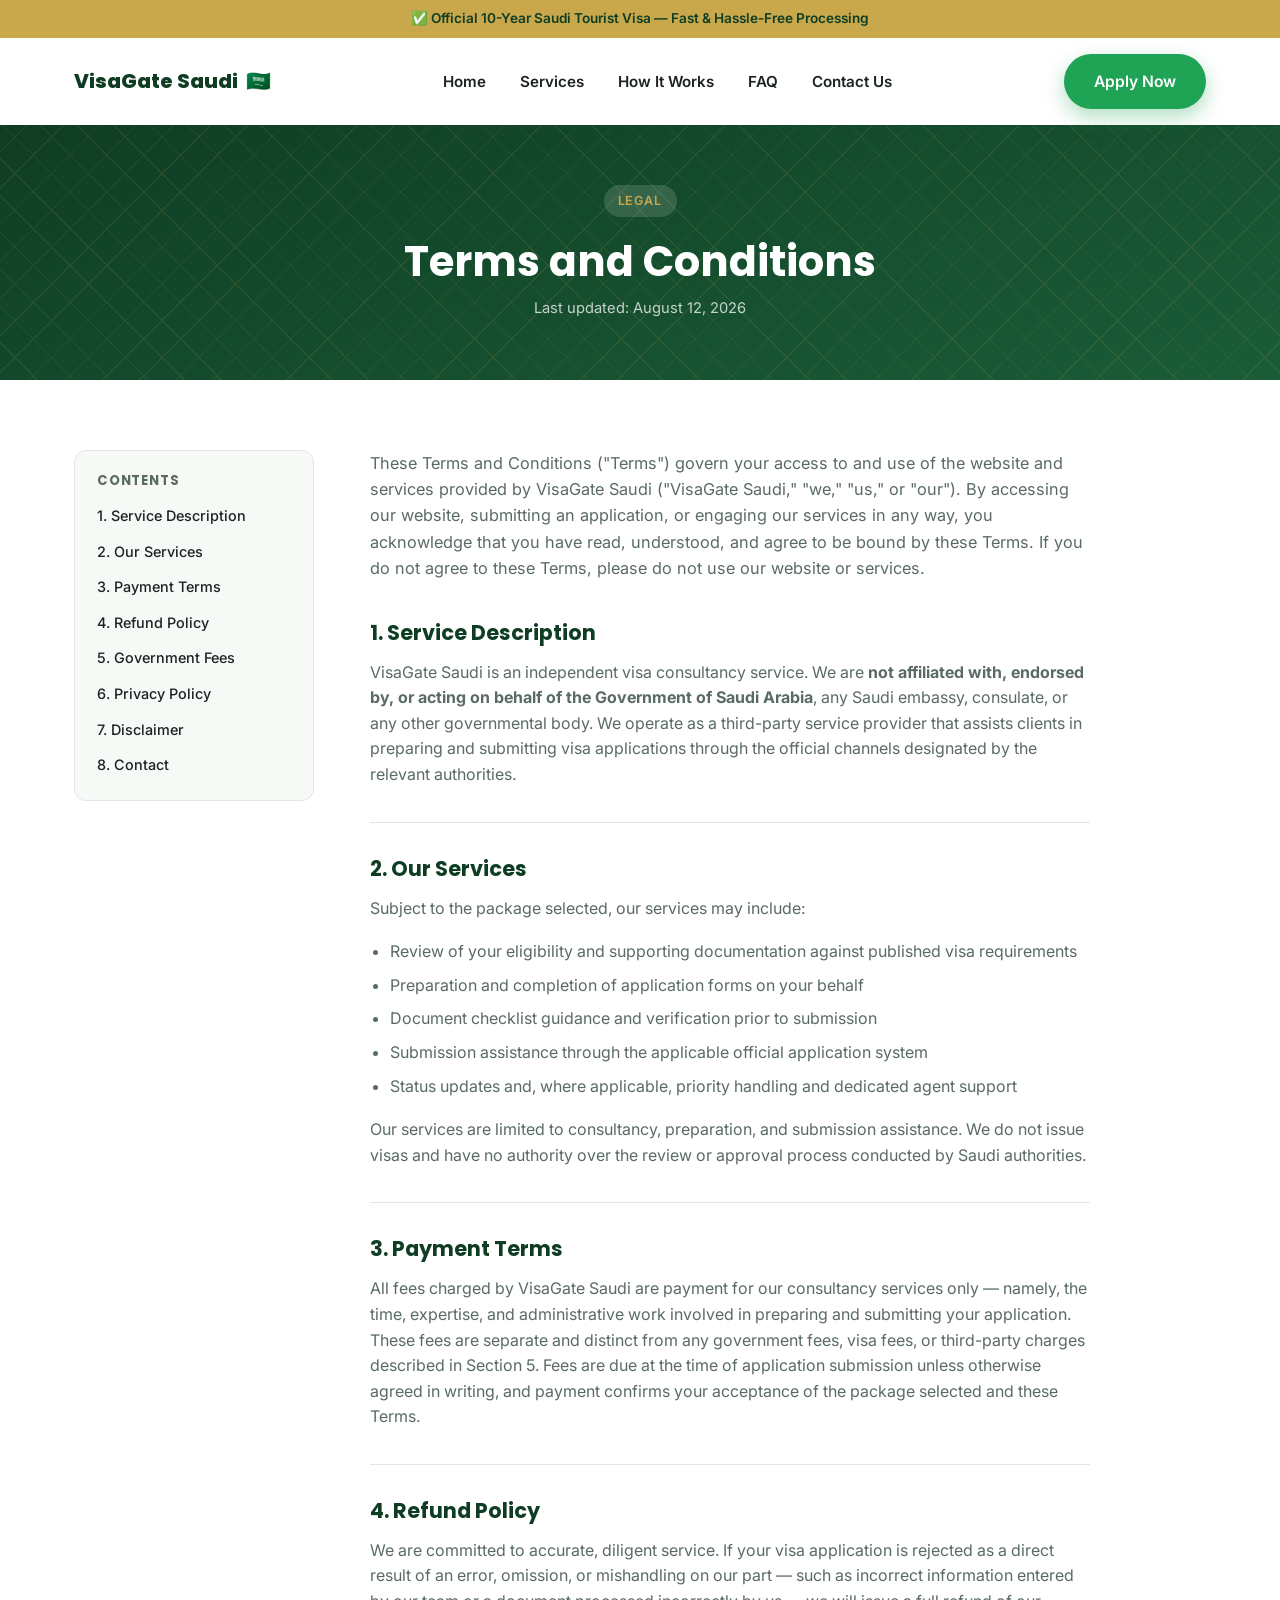
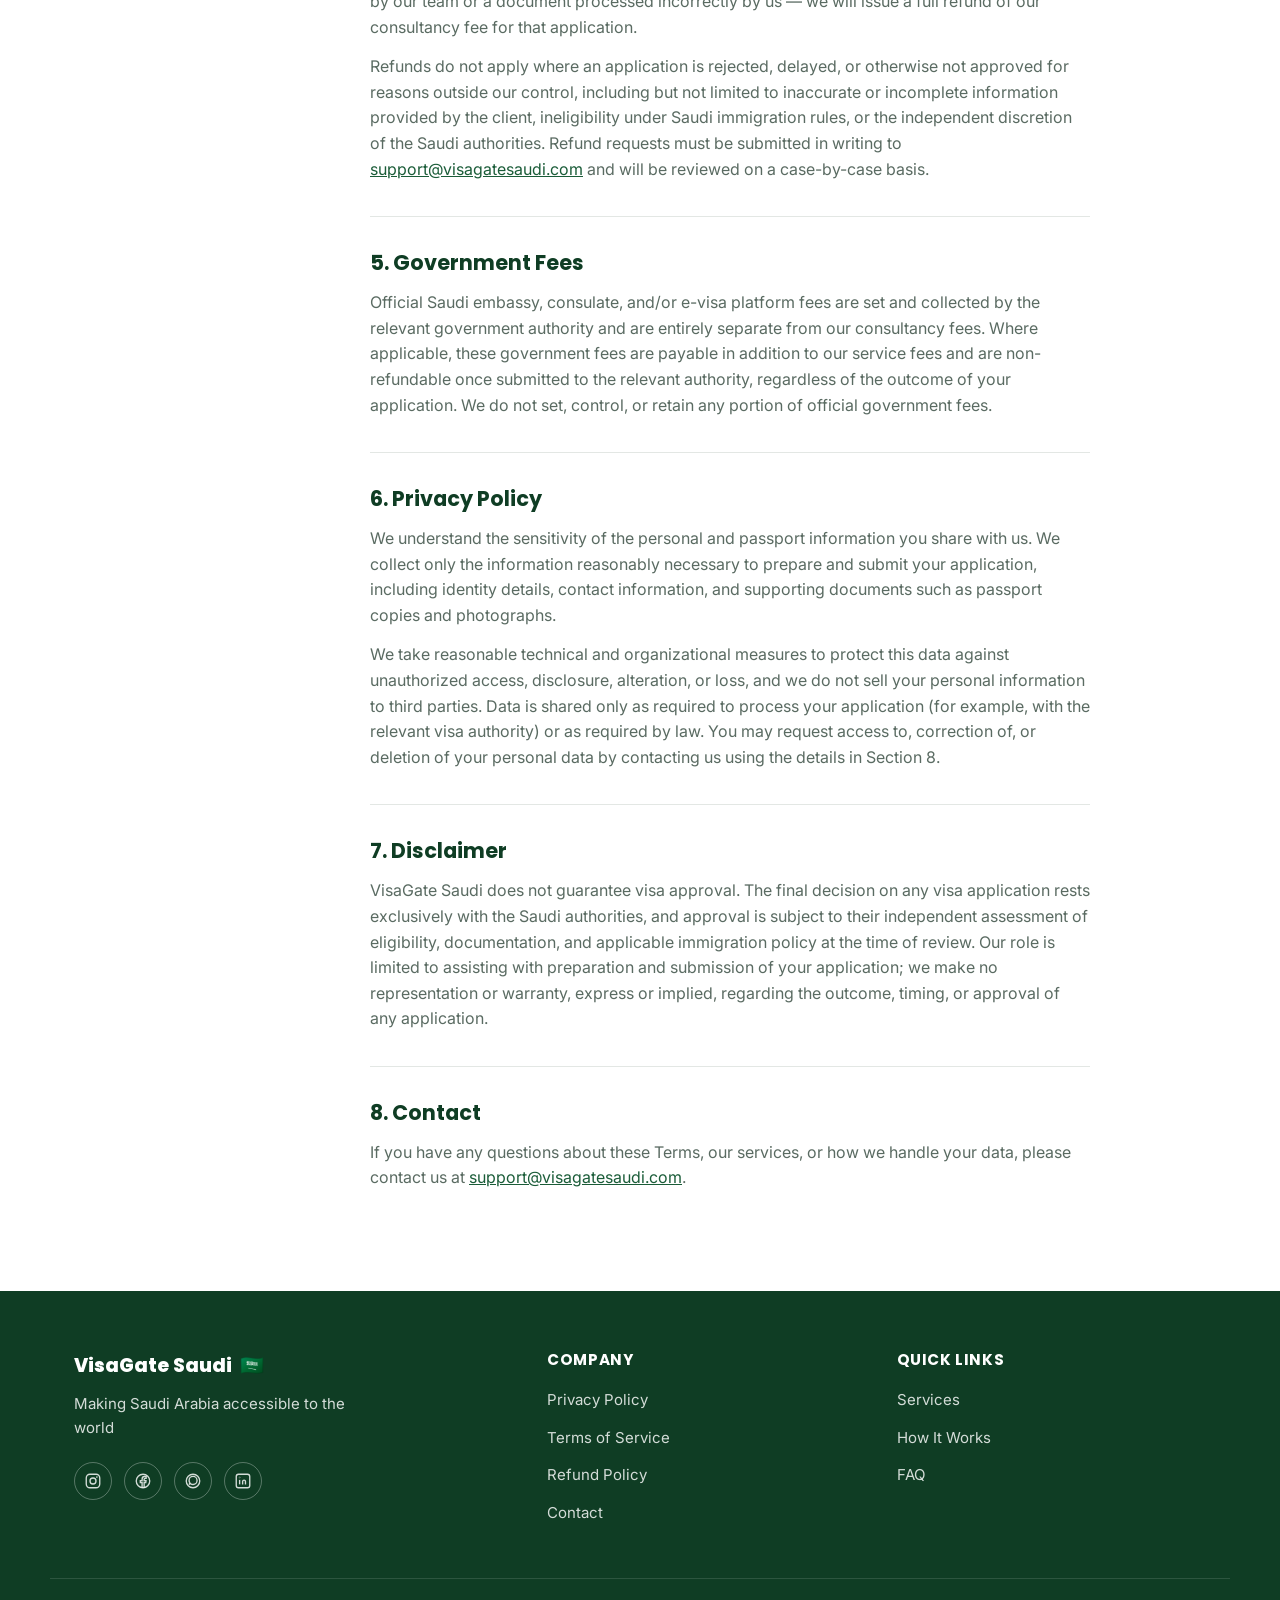
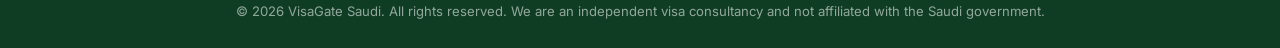
==== terms.html @ 38aedfb7 "Initial commit - VisaGate Saudi website" ====
<!DOCTYPE html>
<html lang="en">
<head>
<meta charset="UTF-8">
<meta name="viewport" content="width=device-width, initial-scale=1.0">
<title>Terms and Conditions — VisaGate Saudi</title>
<meta name="description" content="Terms and Conditions governing the use of VisaGate Saudi's visa consultancy services.">
<link rel="preconnect" href="https://fonts.googleapis.com">
<link rel="preconnect" href="https://fonts.gstatic.com" crossorigin>
<link href="https://fonts.googleapis.com/css2?family=Poppins:wght@700;800&family=Inter:wght@400;500;600;700&display=swap" rel="stylesheet">
<link rel="icon" href="data:image/svg+xml,%3Csvg xmlns='http://www.w3.org/2000/svg' viewBox='0 0 64 64'%3E%3Crect width='64' height='64' rx='14' fill='%231a5c38'/%3E%3Ctext x='32' y='45' font-family='Arial, sans-serif' font-size='34' font-weight='700' fill='%23c9a84c' text-anchor='middle'%3EV%3C/text%3E%3C/svg%3E">
<link rel="stylesheet" href="styles.css">
</head>
<body>

<!-- ================= HEADER ================= -->
<header class="site-header" id="header">
  <div class="topbar">
    <p>✅ Official 10-Year Saudi Tourist Visa — Fast &amp; Hassle-Free Processing</p>
  </div>
  <div class="navbar">
    <div class="container nav-container">
      <a href="index.html" class="logo">VisaGate Saudi <span class="flag" aria-hidden="true">🇸🇦</span></a>

      <nav class="main-nav" id="mainNav">
        <ul>
          <li><a href="index.html#home">Home</a></li>
          <li><a href="index.html#services">Services</a></li>
          <li><a href="index.html#how-it-works">How It Works</a></li>
          <li><a href="index.html#faq">FAQ</a></li>
          <li><a href="index.html#contact">Contact Us</a></li>
        </ul>
      </nav>

      <a href="index.html#contact" class="btn btn-primary nav-cta">Apply Now</a>

      <button class="nav-toggle" id="navToggle" aria-label="Toggle navigation menu" aria-expanded="false" aria-controls="mainNav">
        <span></span><span></span><span></span>
      </button>
    </div>
  </div>
</header>

<main>

  <!-- ================= LEGAL PAGE HEADER ================= -->
  <section class="legal-hero">
    <div class="legal-hero-pattern" aria-hidden="true"></div>
    <div class="container">
      <span class="eyebrow eyebrow-light">Legal</span>
      <h1>Terms and Conditions</h1>
      <p class="legal-updated">Last updated: August 12, 2026</p>
    </div>
  </section>

  <!-- ================= LEGAL CONTENT ================= -->
  <section class="legal">
    <div class="container legal-layout">

      <nav class="legal-toc" aria-label="Table of contents">
        <h2>Contents</h2>
        <ol>
          <li><a href="#service-description">1. Service Description</a></li>
          <li><a href="#our-services">2. Our Services</a></li>
          <li><a href="#payment-terms">3. Payment Terms</a></li>
          <li><a href="#refund-policy">4. Refund Policy</a></li>
          <li><a href="#government-fees">5. Government Fees</a></li>
          <li><a href="#privacy-policy">6. Privacy Policy</a></li>
          <li><a href="#disclaimer">7. Disclaimer</a></li>
          <li><a href="#contact-section">8. Contact</a></li>
        </ol>
      </nav>

      <div class="legal-content">
        <p class="legal-intro">
          These Terms and Conditions ("Terms") govern your access to and use of the website and
          services provided by VisaGate Saudi ("VisaGate Saudi," "we," "us," or "our"). By accessing
          our website, submitting an application, or engaging our services in any way, you acknowledge
          that you have read, understood, and agree to be bound by these Terms. If you do not agree to
          these Terms, please do not use our website or services.
        </p>

        <article class="legal-section" id="service-description">
          <h2>1. Service Description</h2>
          <p>
            VisaGate Saudi is an independent visa consultancy service. We are <strong>not affiliated
            with, endorsed by, or acting on behalf of the Government of Saudi Arabia</strong>, any Saudi
            embassy, consulate, or any other governmental body. We operate as a third-party service
            provider that assists clients in preparing and submitting visa applications through the
            official channels designated by the relevant authorities.
          </p>
        </article>

        <article class="legal-section" id="our-services">
          <h2>2. Our Services</h2>
          <p>Subject to the package selected, our services may include:</p>
          <ul class="legal-list">
            <li>Review of your eligibility and supporting documentation against published visa requirements</li>
            <li>Preparation and completion of application forms on your behalf</li>
            <li>Document checklist guidance and verification prior to submission</li>
            <li>Submission assistance through the applicable official application system</li>
            <li>Status updates and, where applicable, priority handling and dedicated agent support</li>
          </ul>
          <p>
            Our services are limited to consultancy, preparation, and submission assistance. We do not
            issue visas and have no authority over the review or approval process conducted by Saudi
            authorities.
          </p>
        </article>

        <article class="legal-section" id="payment-terms">
          <h2>3. Payment Terms</h2>
          <p>
            All fees charged by VisaGate Saudi are payment for our consultancy services only — namely,
            the time, expertise, and administrative work involved in preparing and submitting your
            application. These fees are separate and distinct from any government fees, visa fees, or
            third-party charges described in Section 5. Fees are due at the time of application
            submission unless otherwise agreed in writing, and payment confirms your acceptance of the
            package selected and these Terms.
          </p>
        </article>

        <article class="legal-section" id="refund-policy">
          <h2>4. Refund Policy</h2>
          <p>
            We are committed to accurate, diligent service. If your visa application is rejected as a
            direct result of an error, omission, or mishandling on our part — such as incorrect
            information entered by our team or a document processed incorrectly by us — we will issue a
            full refund of our consultancy fee for that application.
          </p>
          <p>
            Refunds do not apply where an application is rejected, delayed, or otherwise not approved
            for reasons outside our control, including but not limited to inaccurate or incomplete
            information provided by the client, ineligibility under Saudi immigration rules, or the
            independent discretion of the Saudi authorities. Refund requests must be submitted in
            writing to <a href="mailto:support@visagatesaudi.com">support@visagatesaudi.com</a> and will
            be reviewed on a case-by-case basis.
          </p>
        </article>

        <article class="legal-section" id="government-fees">
          <h2>5. Government Fees</h2>
          <p>
            Official Saudi embassy, consulate, and/or e-visa platform fees are set and collected by the
            relevant government authority and are entirely separate from our consultancy fees. Where
            applicable, these government fees are payable in addition to our service fees and are
            non-refundable once submitted to the relevant authority, regardless of the outcome of your
            application. We do not set, control, or retain any portion of official government fees.
          </p>
        </article>

        <article class="legal-section" id="privacy-policy">
          <h2>6. Privacy Policy</h2>
          <p>
            We understand the sensitivity of the personal and passport information you share with us.
            We collect only the information reasonably necessary to prepare and submit your application,
            including identity details, contact information, and supporting documents such as passport
            copies and photographs.
          </p>
          <p>
            We take reasonable technical and organizational measures to protect this data against
            unauthorized access, disclosure, alteration, or loss, and we do not sell your personal
            information to third parties. Data is shared only as required to process your application
            (for example, with the relevant visa authority) or as required by law. You may request
            access to, correction of, or deletion of your personal data by contacting us using the
            details in Section 8.
          </p>
        </article>

        <article class="legal-section" id="disclaimer">
          <h2>7. Disclaimer</h2>
          <p>
            VisaGate Saudi does not guarantee visa approval. The final decision on any visa application
            rests exclusively with the Saudi authorities, and approval is subject to their independent
            assessment of eligibility, documentation, and applicable immigration policy at the time of
            review. Our role is limited to assisting with preparation and submission of your
            application; we make no representation or warranty, express or implied, regarding the
            outcome, timing, or approval of any application.
          </p>
        </article>

        <article class="legal-section" id="contact-section">
          <h2>8. Contact</h2>
          <p>
            If you have any questions about these Terms, our services, or how we handle your data,
            please contact us at
            <a href="mailto:support@visagatesaudi.com">support@visagatesaudi.com</a>.
          </p>
        </article>
      </div>
    </div>
  </section>

</main>

<!-- ================= FOOTER ================= -->
<footer class="site-footer">
  <div class="container footer-grid">
    <div class="footer-brand">
      <p class="logo">VisaGate Saudi <span class="flag" aria-hidden="true">🇸🇦</span></p>
      <p class="tagline">Making Saudi Arabia accessible to the world</p>
      <div class="socials">
        <a href="#" class="social-icon" aria-label="Instagram">
          <svg viewBox="0 0 24 24" fill="none" stroke="currentColor" stroke-width="1.8"><rect x="3" y="3" width="18" height="18" rx="5"/><circle cx="12" cy="12" r="4"/><circle cx="17.2" cy="6.8" r="1.1" fill="currentColor" stroke="none"/></svg>
        </a>
        <a href="#" class="social-icon" aria-label="Facebook">
          <svg viewBox="0 0 24 24" fill="none" stroke="currentColor" stroke-width="1.8"><circle cx="12" cy="12" r="9"/><path d="M13.5 21v-7h2.2l.3-2.6h-2.5V9.7c0-.75.2-1.3 1.3-1.3h1.4V6.1c-.25 0-1.1-.1-2-.1-2 0-3.4 1.2-3.4 3.5v1.9H8.4V14h2.4v7"/></svg>
        </a>
        <a href="#" class="social-icon" aria-label="WhatsApp">
          <svg viewBox="0 0 24 24" fill="none" stroke="currentColor" stroke-width="1.8"><circle cx="12" cy="12" r="9"/><path d="M8.5 15.2c1 .9 2.2 1.4 3.6 1.4 3 0 5.3-2.4 5.3-5.3S15.1 5.9 12.1 5.9 6.8 8.3 6.8 11.2c0 1.1.3 2.1.9 3l-.7 2.6z"/></svg>
        </a>
        <a href="#" class="social-icon" aria-label="LinkedIn">
          <svg viewBox="0 0 24 24" fill="none" stroke="currentColor" stroke-width="1.8"><rect x="3" y="3" width="18" height="18" rx="3"/><line x1="7.5" y1="10.5" x2="7.5" y2="16.5"/><circle cx="7.5" cy="7.3" r="0.2" fill="currentColor"/><path d="M11.5 16.5v-3.7c0-1.2.9-2 2-2s1.8.8 1.8 2v3.7"/></svg>
        </a>
      </div>
    </div>

    <div class="footer-links">
      <h4>Company</h4>
      <ul>
        <li><a href="#">Privacy Policy</a></li>
        <li><a href="terms.html">Terms of Service</a></li>
        <li><a href="#">Refund Policy</a></li>
        <li><a href="index.html#contact">Contact</a></li>
      </ul>
    </div>

    <div class="footer-links">
      <h4>Quick Links</h4>
      <ul>
        <li><a href="index.html#services">Services</a></li>
        <li><a href="index.html#how-it-works">How It Works</a></li>
        <li><a href="index.html#faq">FAQ</a></li>
      </ul>
    </div>
  </div>

  <div class="footer-bottom">
    <p>© 2026 VisaGate Saudi. All rights reserved. We are an independent visa consultancy and not affiliated with the Saudi government.</p>
  </div>
</footer>

<script src="script.js"></script>
</body>
</html>
---- styles.css ----
/* =========================================================
   VisaGate Saudi — stylesheet
   ========================================================= */

:root {
  --green: #1a5c38;
  --green-dark: #0f3d24;
  --green-light: #e8f2ec;
  --gold: #c9a84c;
  --gold-dark: #a9873a;
  --gold-light: #f7eed9;

  --text: #1c2420;
  --text-light: #5a6b62;
  --white: #ffffff;
  --border: #e3e7e4;
  --bg-soft: #f7f9f7;

  --radius: 12px;
  --radius-lg: 20px;
  --shadow: 0 4px 16px rgba(15, 61, 36, 0.08);
  --shadow-lg: 0 20px 45px rgba(15, 61, 36, 0.16);

  --header-height: 118px;
  --font-heading: 'Poppins', 'Segoe UI', Arial, sans-serif;
  --font-body: 'Inter', 'Segoe UI', Arial, sans-serif;
}

/* ---------- Reset ---------- */
* { box-sizing: border-box; margin: 0; padding: 0; }

html {
  scroll-behavior: smooth;
}

body {
  font-family: var(--font-body);
  color: var(--text);
  background: var(--white);
  line-height: 1.6;
  -webkit-font-smoothing: antialiased;
}

img { max-width: 100%; display: block; }
a { color: inherit; text-decoration: none; }
ul { list-style: none; }
button { font: inherit; cursor: pointer; border: none; background: none; }
input, select, textarea { font: inherit; }

section[id] {
  scroll-margin-top: var(--header-height);
}

.container {
  width: 100%;
  max-width: 1180px;
  margin: 0 auto;
  padding: 0 24px;
}

h1, h2, h3, h4 {
  font-family: var(--font-heading);
  color: var(--green-dark);
  font-weight: 700;
  line-height: 1.2;
}

/* ---------- Shared section styling ---------- */
.eyebrow {
  display: inline-block;
  color: var(--gold-dark);
  background: var(--gold-light);
  font-weight: 600;
  font-size: 0.78rem;
  letter-spacing: 0.08em;
  text-transform: uppercase;
  padding: 6px 14px;
  border-radius: 999px;
  margin-bottom: 14px;
}

.section-title {
  font-size: clamp(1.8rem, 3.2vw, 2.4rem);
  text-align: center;
}

.section-title-left { text-align: left; }

.section-sub {
  text-align: center;
  color: var(--text-light);
  max-width: 560px;
  margin: 10px auto 0;
  font-size: 1.02rem;
}

.services .container > .eyebrow,
.how-it-works .container > .eyebrow,
.faq .container > .eyebrow,
.contact .container > .eyebrow {
  display: block;
  width: fit-content;
  margin: 0 auto 14px;
}

/* ---------- Buttons ---------- */
.btn {
  display: inline-flex;
  align-items: center;
  justify-content: center;
  gap: 8px;
  padding: 13px 28px;
  border-radius: 999px;
  font-weight: 600;
  font-size: 0.98rem;
  transition: transform 0.18s ease, box-shadow 0.18s ease, background 0.18s ease, color 0.18s ease;
  border: 2px solid transparent;
  white-space: nowrap;
}

.btn-primary {
  background: #1fa354;
  color: var(--white);
  box-shadow: 0 8px 20px rgba(31, 163, 84, 0.35);
}
.btn-primary:hover {
  background: #188945;
  transform: translateY(-2px);
  box-shadow: 0 12px 26px rgba(31, 163, 84, 0.42);
}

.btn-outline {
  background: transparent;
  border-color: var(--white);
  color: var(--white);
}
.btn-outline:hover {
  background: var(--white);
  color: var(--green-dark);
  transform: translateY(-2px);
}

.services .btn-outline,
.checklist-card .btn-outline {
  border-color: var(--green);
  color: var(--green);
}
.services .btn-outline:hover {
  background: var(--green);
  color: var(--white);
}

.btn-lg { padding: 15px 34px; font-size: 1.02rem; }
.btn-block { width: 100%; }

/* ---------- Top bar ---------- */
.topbar {
  background: var(--gold);
  color: var(--green-dark);
  text-align: center;
  font-size: 0.85rem;
  font-weight: 600;
  padding: 8px 16px;
}

/* ---------- Header ---------- */
.site-header {
  position: sticky;
  top: 0;
  z-index: 1000;
  background: var(--white);
  box-shadow: 0 1px 0 rgba(0,0,0,0.05);
}

.navbar {
  background: var(--white);
  transition: box-shadow 0.2s ease;
}

.site-header.scrolled .navbar {
  box-shadow: 0 6px 20px rgba(15, 61, 36, 0.1);
}

.nav-container {
  display: flex;
  align-items: center;
  justify-content: space-between;
  gap: 24px;
  padding-top: 16px;
  padding-bottom: 16px;
}

.logo {
  font-family: var(--font-heading);
  font-weight: 800;
  font-size: 1.25rem;
  color: var(--green-dark);
  display: flex;
  align-items: center;
  gap: 8px;
  flex-shrink: 0;
}

.main-nav ul {
  display: flex;
  gap: 30px;
}

.main-nav a {
  font-weight: 600;
  font-size: 0.95rem;
  color: var(--text);
  position: relative;
  padding: 6px 2px;
  transition: color 0.15s ease;
}

.main-nav a::after {
  content: "";
  position: absolute;
  left: 0; right: 0; bottom: -2px;
  height: 2px;
  background: var(--gold);
  transform: scaleX(0);
  transform-origin: left;
  transition: transform 0.2s ease;
}

.main-nav a:hover {
  color: var(--green);
}
.main-nav a:hover::after {
  transform: scaleX(1);
}

.nav-cta { flex-shrink: 0; }

.nav-toggle {
  display: none;
  flex-direction: column;
  justify-content: center;
  gap: 5px;
  width: 40px;
  height: 40px;
  flex-shrink: 0;
}
.nav-toggle span {
  display: block;
  height: 2px;
  width: 100%;
  background: var(--green-dark);
  border-radius: 2px;
  transition: transform 0.25s ease, opacity 0.25s ease;
}
.nav-toggle.active span:nth-child(1) { transform: translateY(7px) rotate(45deg); }
.nav-toggle.active span:nth-child(2) { opacity: 0; }
.nav-toggle.active span:nth-child(3) { transform: translateY(-7px) rotate(-45deg); }

/* ---------- Hero ---------- */
.hero {
  position: relative;
  background: linear-gradient(160deg, var(--green-dark) 0%, var(--green) 55%, #22794a 100%);
  color: var(--white);
  overflow: hidden;
  padding: 90px 0 70px;
}

.hero-pattern,
.legal-hero-pattern {
  position: absolute;
  inset: 0;
  opacity: 0.12;
  background-image:
    repeating-linear-gradient(45deg, var(--gold) 0, var(--gold) 1px, transparent 1px, transparent 26px),
    repeating-linear-gradient(-45deg, var(--gold) 0, var(--gold) 1px, transparent 1px, transparent 26px);
  pointer-events: none;
}

.hero-content {
  position: relative;
  text-align: center;
  max-width: 760px;
}

.hero h1 {
  color: var(--white);
  font-size: clamp(2.1rem, 5vw, 3.4rem);
  letter-spacing: -0.01em;
}

.hero h1 span {
  color: var(--gold);
}

.hero-sub {
  margin-top: 18px;
  font-size: 1.2rem;
  color: rgba(255,255,255,0.88);
}

.hero-buttons {
  margin-top: 34px;
  display: flex;
  gap: 16px;
  justify-content: center;
  flex-wrap: wrap;
}

.trust-badges {
  margin-top: 46px;
  display: flex;
  flex-wrap: wrap;
  justify-content: center;
  gap: 12px 28px;
  font-size: 0.92rem;
  color: rgba(255,255,255,0.85);
  font-weight: 500;
}

/* ---------- Services ---------- */
.services {
  padding: 90px 0;
  background: var(--bg-soft);
}

.pricing-grid {
  margin-top: 50px;
  display: grid;
  grid-template-columns: repeat(3, 1fr);
  gap: 28px;
  align-items: stretch;
}

.pricing-grid-2 {
  grid-template-columns: repeat(2, 1fr);
  max-width: 800px;
  margin-left: auto;
  margin-right: auto;
}

.price-card {
  background: var(--white);
  border: 1px solid var(--border);
  border-radius: var(--radius-lg);
  padding: 38px 30px;
  text-align: center;
  position: relative;
  box-shadow: var(--shadow);
  transition: transform 0.25s ease, box-shadow 0.25s ease;
  display: flex;
  flex-direction: column;
}

.price-card:hover {
  transform: translateY(-8px);
  box-shadow: var(--shadow-lg);
}

.price-card.featured {
  border-color: var(--gold);
  background: linear-gradient(180deg, var(--gold-light) 0%, var(--white) 22%);
  transform: scale(1.04);
}
.price-card.featured:hover {
  transform: scale(1.04) translateY(-8px);
}

.badge {
  position: absolute;
  top: -14px;
  left: 50%;
  transform: translateX(-50%);
  background: var(--gold);
  color: var(--green-dark);
  font-size: 0.78rem;
  font-weight: 700;
  padding: 6px 18px;
  border-radius: 999px;
  box-shadow: 0 6px 14px rgba(201,168,76,0.4);
}

.fee-note {
  color: var(--text-light);
  font-size: 0.78rem;
  margin-bottom: 18px;
}

.price-card h3 {
  font-size: 1.2rem;
}

.price {
  font-family: var(--font-heading);
  font-size: 3rem;
  font-weight: 800;
  color: var(--green);
  margin: 18px 0 4px;
}
.price span {
  font-size: 1.4rem;
  vertical-align: top;
  position: relative;
  top: 10px;
}

.processing {
  color: var(--text-light);
  font-weight: 600;
  font-size: 0.92rem;
  margin-bottom: 24px;
}

.features {
  text-align: left;
  margin-bottom: 30px;
  flex-grow: 1;
}
.features li {
  padding: 9px 0;
  border-top: 1px solid var(--border);
  font-size: 0.95rem;
  padding-left: 26px;
  position: relative;
}
.features li:first-child { border-top: none; }
.features li::before {
  content: "✔";
  position: absolute;
  left: 0;
  color: var(--green);
  font-weight: 700;
}

/* ---------- How it works ---------- */
.how-it-works {
  padding: 90px 0;
}

.how-it-works .container > .eyebrow,
.how-it-works .section-title,
.how-it-works .section-sub {
  text-align: center;
  margin-left: auto;
  margin-right: auto;
}

.steps {
  margin-top: 55px;
  display: grid;
  grid-template-columns: repeat(4, 1fr);
  gap: 30px;
  position: relative;
}

.steps::before {
  content: "";
  position: absolute;
  top: 52px;
  left: 12%;
  right: 12%;
  height: 2px;
  background: repeating-linear-gradient(90deg, var(--gold) 0, var(--gold) 8px, transparent 8px, transparent 16px);
  z-index: 0;
}

.step {
  position: relative;
  z-index: 1;
  text-align: center;
  background: var(--white);
  padding: 10px;
  border-radius: var(--radius);
  transition: transform 0.2s ease;
}
.step:hover { transform: translateY(-6px); }

.step-number {
  width: 28px;
  height: 28px;
  margin: 0 auto 8px;
  background: var(--gold);
  color: var(--green-dark);
  font-weight: 700;
  font-size: 0.85rem;
  border-radius: 50%;
  display: flex;
  align-items: center;
  justify-content: center;
}

.step-icon {
  width: 78px;
  height: 78px;
  margin: 0 auto 18px;
  background: var(--green-light);
  border: 2px solid var(--green);
  border-radius: 50%;
  display: flex;
  align-items: center;
  justify-content: center;
  font-size: 2rem;
}

.step h3 {
  font-size: 1.08rem;
  margin-bottom: 8px;
}
.step p {
  color: var(--text-light);
  font-size: 0.92rem;
  padding: 0 6px;
}

/* ---------- Eligibility ---------- */
.eligibility {
  padding: 90px 0;
  background: var(--green-light);
}

.eligibility-grid {
  display: grid;
  grid-template-columns: 1.1fr 0.9fr;
  gap: 60px;
  align-items: center;
}

.eligibility-text p {
  color: var(--text-light);
  margin-top: 8px;
  font-size: 1.02rem;
}

.country-tags {
  margin-top: 26px;
  display: flex;
  flex-wrap: wrap;
  gap: 10px;
}

.country-tags span {
  background: var(--white);
  border: 1px solid var(--border);
  padding: 9px 16px;
  border-radius: 999px;
  font-size: 0.9rem;
  font-weight: 500;
  transition: border-color 0.15s ease, transform 0.15s ease;
}
.country-tags span:hover {
  border-color: var(--gold);
  transform: translateY(-2px);
}

.tag-more {
  background: var(--gold) !important;
  color: var(--green-dark);
  font-weight: 700 !important;
  border: none !important;
}

.checklist-card {
  background: var(--white);
  border-radius: var(--radius-lg);
  padding: 40px 34px;
  box-shadow: var(--shadow-lg);
}

.checklist-card h3 {
  margin-bottom: 20px;
  font-size: 1.2rem;
}

.checklist li {
  display: flex;
  align-items: center;
  gap: 12px;
  padding: 12px 0;
  border-top: 1px solid var(--border);
  font-weight: 500;
}
.checklist li:first-child { border-top: none; }

.check {
  width: 26px;
  height: 26px;
  flex-shrink: 0;
  border-radius: 50%;
  background: var(--green);
  color: var(--white);
  font-size: 0.8rem;
  display: flex;
  align-items: center;
  justify-content: center;
}

.checklist-card .btn { margin-top: 26px; }

/* ---------- FAQ ---------- */
.faq {
  padding: 90px 0;
}

.faq .container > .eyebrow,
.faq .section-title,
.faq .section-sub {
  text-align: center;
  margin-left: auto;
  margin-right: auto;
}

.faq-list {
  max-width: 780px;
  margin: 46px auto 0;
  display: flex;
  flex-direction: column;
  gap: 14px;
}

.faq-item {
  border: 1px solid var(--border);
  border-radius: var(--radius);
  overflow: hidden;
  background: var(--white);
  transition: border-color 0.2s ease;
}
.faq-item:has(.faq-question[aria-expanded="true"]) {
  border-color: var(--gold);
}

.faq-question {
  width: 100%;
  display: flex;
  align-items: center;
  justify-content: space-between;
  gap: 16px;
  padding: 20px 24px;
  text-align: left;
  font-weight: 600;
  font-size: 1rem;
  color: var(--green-dark);
}

.faq-icon {
  flex-shrink: 0;
  width: 30px;
  height: 30px;
  border-radius: 50%;
  background: var(--green-light);
  color: var(--green);
  display: flex;
  align-items: center;
  justify-content: center;
  font-size: 1.1rem;
  transition: transform 0.25s ease, background 0.25s ease, color 0.25s ease;
}

.faq-question[aria-expanded="true"] .faq-icon {
  background: var(--gold);
  color: var(--green-dark);
  transform: rotate(45deg);
}

.faq-answer {
  max-height: 0;
  overflow: hidden;
  transition: max-height 0.3s ease, padding 0.3s ease;
  padding: 0 24px;
  color: var(--text-light);
}

.faq-answer p { padding-bottom: 0; }

.faq-item.open .faq-answer {
  padding: 0 24px 20px;
}

/* ---------- Contact ---------- */
.contact {
  padding: 90px 0 100px;
  background: var(--bg-soft);
}

.contact .container > .eyebrow,
.contact .section-title,
.contact .section-sub {
  text-align: center;
  margin-left: auto;
  margin-right: auto;
}

.apply-form {
  max-width: 720px;
  margin: 46px auto 0;
  background: var(--white);
  border: 1px solid var(--border);
  border-radius: var(--radius-lg);
  padding: 40px;
  box-shadow: var(--shadow);
}

.form-row {
  display: grid;
  grid-template-columns: 1fr 1fr;
  gap: 20px;
}

.form-group {
  margin-bottom: 20px;
}

.form-group label {
  display: block;
  font-weight: 600;
  font-size: 0.88rem;
  margin-bottom: 7px;
  color: var(--text);
}

.form-group input,
.form-group select,
.form-group textarea {
  width: 100%;
  padding: 12px 14px;
  border: 1.5px solid var(--border);
  border-radius: 9px;
  background: var(--white);
  color: var(--text);
  transition: border-color 0.15s ease, box-shadow 0.15s ease;
}

.form-group input:focus,
.form-group select:focus,
.form-group textarea:focus {
  outline: none;
  border-color: var(--green);
  box-shadow: 0 0 0 3px rgba(26, 92, 56, 0.12);
}

.form-group textarea { resize: vertical; }

.apply-form .btn { margin-top: 6px; }

.form-success {
  margin-top: 16px;
  text-align: center;
  color: var(--green-dark);
  background: var(--green-light);
  border: 1px solid var(--green);
  border-radius: 9px;
  padding: 14px;
  font-weight: 600;
}

.contact-info {
  text-align: center;
  margin-top: 30px;
  font-weight: 600;
  color: var(--text);
}
.contact-info a {
  color: var(--green);
  border-bottom: 1px solid transparent;
  transition: border-color 0.15s ease;
}
.contact-info a:hover {
  border-color: var(--green);
}

/* ---------- Application modal ---------- */
.modal-backdrop {
  position: fixed;
  inset: 0;
  z-index: 2000;
  background: rgba(15, 33, 24, 0.6);
  display: flex;
  align-items: flex-start;
  justify-content: center;
  padding: 40px 20px;
  overflow-y: auto;
}
.modal-backdrop[hidden] { display: none; }

.modal {
  background: var(--white);
  width: 100%;
  max-width: 720px;
  border-radius: var(--radius-lg);
  box-shadow: var(--shadow-lg);
  overflow: hidden;
}

.modal-header {
  display: flex;
  align-items: center;
  justify-content: space-between;
  padding: 22px 28px;
  border-bottom: 1px solid var(--border);
  background: var(--green-light);
}
.modal-header h2 {
  font-size: 1.2rem;
}

.modal-close {
  width: 36px;
  height: 36px;
  border-radius: 50%;
  font-size: 1.4rem;
  line-height: 1;
  color: var(--green-dark);
  display: flex;
  align-items: center;
  justify-content: center;
  transition: background 0.15s ease;
}
.modal-close:hover { background: rgba(26,92,56,0.12); }

.modal-body {
  padding: 28px;
  max-height: 72vh;
  overflow-y: auto;
}

.modal-section-title {
  font-size: 1rem;
  color: var(--green);
  margin: 26px 0 14px;
  padding-top: 18px;
  border-top: 1px solid var(--border);
}
.modal-section-title:first-child {
  margin-top: 0;
  padding-top: 0;
  border-top: none;
}

.voucher-row {
  display: flex;
  gap: 14px;
  align-items: flex-end;
}
.voucher-row .form-group { flex: 1; margin-bottom: 0; }
.voucher-row .btn { flex-shrink: 0; padding: 12px 22px; }

.voucher-note {
  margin-top: 10px;
  font-size: 0.82rem;
  color: var(--text-light);
}

.voucher-message {
  margin-top: 12px;
  padding: 12px 16px;
  border-radius: 9px;
  font-weight: 600;
  font-size: 0.92rem;
}
.voucher-message.success {
  background: var(--green-light);
  color: var(--green-dark);
  border: 1px solid var(--green);
  font-weight: 700;
}
.voucher-message.error {
  background: #fbeaea;
  color: #a12b2b;
  border: 1px solid #d13b3b;
}
.voucher-message.warning {
  background: var(--gold-light);
  color: var(--gold-dark);
  border: 1px solid var(--gold);
}

.secure-note {
  text-align: center;
  margin-top: 12px;
  font-size: 0.85rem;
  color: var(--text-light);
  font-weight: 500;
}

.modal-form .form-success {
  margin-top: 16px;
}

/* ---------- Legal pages (terms.html) ---------- */
.legal-hero {
  position: relative;
  background: linear-gradient(160deg, var(--green-dark) 0%, var(--green) 100%);
  color: var(--white);
  overflow: hidden;
  padding: 60px 0;
  text-align: center;
}

.legal-hero .container { position: relative; }

.eyebrow-light {
  background: rgba(255,255,255,0.14);
  color: var(--gold);
}

.legal-hero h1 {
  color: var(--white);
  font-size: clamp(1.9rem, 4vw, 2.6rem);
  margin-top: 6px;
}

.legal-updated {
  margin-top: 10px;
  color: rgba(255,255,255,0.75);
  font-size: 0.92rem;
}

.legal {
  padding: 70px 0 100px;
}

.legal-layout {
  display: grid;
  grid-template-columns: 240px 1fr;
  gap: 56px;
  align-items: start;
}

.legal-toc {
  position: sticky;
  top: calc(var(--header-height) + 24px);
  background: var(--bg-soft);
  border: 1px solid var(--border);
  border-radius: var(--radius);
  padding: 22px;
}

.legal-toc h2 {
  font-size: 0.82rem;
  text-transform: uppercase;
  letter-spacing: 0.06em;
  color: var(--text-light);
  margin-bottom: 14px;
}

.legal-toc ol {
  list-style: none;
  display: flex;
  flex-direction: column;
  gap: 10px;
}

.legal-toc a {
  font-size: 0.9rem;
  font-weight: 500;
  color: var(--text);
  transition: color 0.15s ease;
}
.legal-toc a:hover { color: var(--green); }

.legal-content {
  max-width: 720px;
}

.legal-intro {
  color: var(--text-light);
  margin-bottom: 40px;
  font-size: 1.02rem;
}

.legal-section {
  padding-top: 34px;
  margin-top: 34px;
  border-top: 1px solid var(--border);
  scroll-margin-top: calc(var(--header-height) + 20px);
}
.legal-section:first-of-type {
  margin-top: 0;
  padding-top: 0;
  border-top: none;
}

.legal-section h2 {
  font-size: 1.3rem;
  margin-bottom: 14px;
}

.legal-section p {
  color: var(--text-light);
  margin-bottom: 14px;
  font-size: 1rem;
}
.legal-section p:last-child { margin-bottom: 0; }

.legal-section a {
  color: var(--green);
  text-decoration: underline;
}

.legal-list {
  margin: 0 0 14px;
  padding-left: 20px;
  color: var(--text-light);
}
.legal-list li {
  list-style: disc;
  padding: 4px 0;
}

/* ---------- Footer ---------- */
.site-footer {
  background: var(--green-dark);
  color: rgba(255,255,255,0.82);
  padding: 60px 0 0;
}

.footer-grid {
  display: grid;
  grid-template-columns: 1.4fr 1fr 1fr;
  gap: 40px;
  padding-bottom: 40px;
  border-bottom: 1px solid rgba(255,255,255,0.12);
}

.footer-brand .logo {
  color: var(--white);
  font-size: 1.2rem;
}

.tagline {
  margin-top: 10px;
  font-size: 0.94rem;
  max-width: 280px;
}

.socials {
  display: flex;
  gap: 12px;
  margin-top: 22px;
}

.social-icon {
  width: 38px;
  height: 38px;
  border-radius: 50%;
  border: 1.5px solid rgba(255,255,255,0.3);
  display: flex;
  align-items: center;
  justify-content: center;
  transition: background 0.2s ease, border-color 0.2s ease, transform 0.2s ease;
}
.social-icon svg { width: 18px; height: 18px; }
.social-icon:hover {
  background: var(--gold);
  border-color: var(--gold);
  color: var(--green-dark);
  transform: translateY(-3px);
}

.footer-links h4 {
  color: var(--white);
  font-size: 0.95rem;
  letter-spacing: 0.04em;
  text-transform: uppercase;
  margin-bottom: 18px;
}

.footer-links ul li { margin-bottom: 12px; }
.footer-links a {
  font-size: 0.94rem;
  transition: color 0.15s ease;
}
.footer-links a:hover { color: var(--gold); }

.footer-bottom {
  text-align: center;
  font-size: 0.82rem;
  padding: 22px 24px 26px;
  color: rgba(255,255,255,0.55);
}

/* =========================================================
   Responsive
   ========================================================= */
@media (max-width: 980px) {
  .pricing-grid { grid-template-columns: 1fr; max-width: 420px; margin-left: auto; margin-right: auto; }
  .price-card.featured { transform: none; }
  .price-card.featured:hover { transform: translateY(-8px); }
  .steps { grid-template-columns: 1fr 1fr; row-gap: 46px; }
  .steps::before { display: none; }
  .eligibility-grid { grid-template-columns: 1fr; gap: 40px; }
  .footer-grid { grid-template-columns: 1fr 1fr; }
  .legal-layout { grid-template-columns: 1fr; gap: 30px; }
  .legal-toc { position: static; }
}

@media (max-width: 900px) {
  :root { --header-height: 108px; }

  .main-nav {
    position: fixed;
    top: var(--header-height);
    left: 0;
    right: 0;
    background: var(--white);
    box-shadow: 0 12px 24px rgba(0,0,0,0.1);
    max-height: 0;
    overflow: hidden;
    transition: max-height 0.3s ease;
  }
  .main-nav.open { max-height: 400px; }
  .main-nav ul {
    flex-direction: column;
    gap: 0;
    padding: 10px 24px 20px;
  }
  .main-nav a {
    display: block;
    padding: 14px 0;
    border-bottom: 1px solid var(--border);
  }

  .nav-cta { display: none; }
  .nav-toggle { display: flex; }
}

@media (max-width: 640px) {
  .form-row { grid-template-columns: 1fr; }
  .voucher-row { flex-direction: column; align-items: stretch; }
  .modal-body { padding: 22px; }
  .modal-header { padding: 18px 20px; }
  .footer-grid { grid-template-columns: 1fr; text-align: center; }
  .socials { justify-content: center; }
  .steps { grid-template-columns: 1fr; }
  .apply-form { padding: 28px 22px; }
  .checklist-card { padding: 30px 24px; }
  .hero { padding: 70px 0 50px; }
  .services, .how-it-works, .eligibility, .faq, .contact { padding: 60px 0; }
}
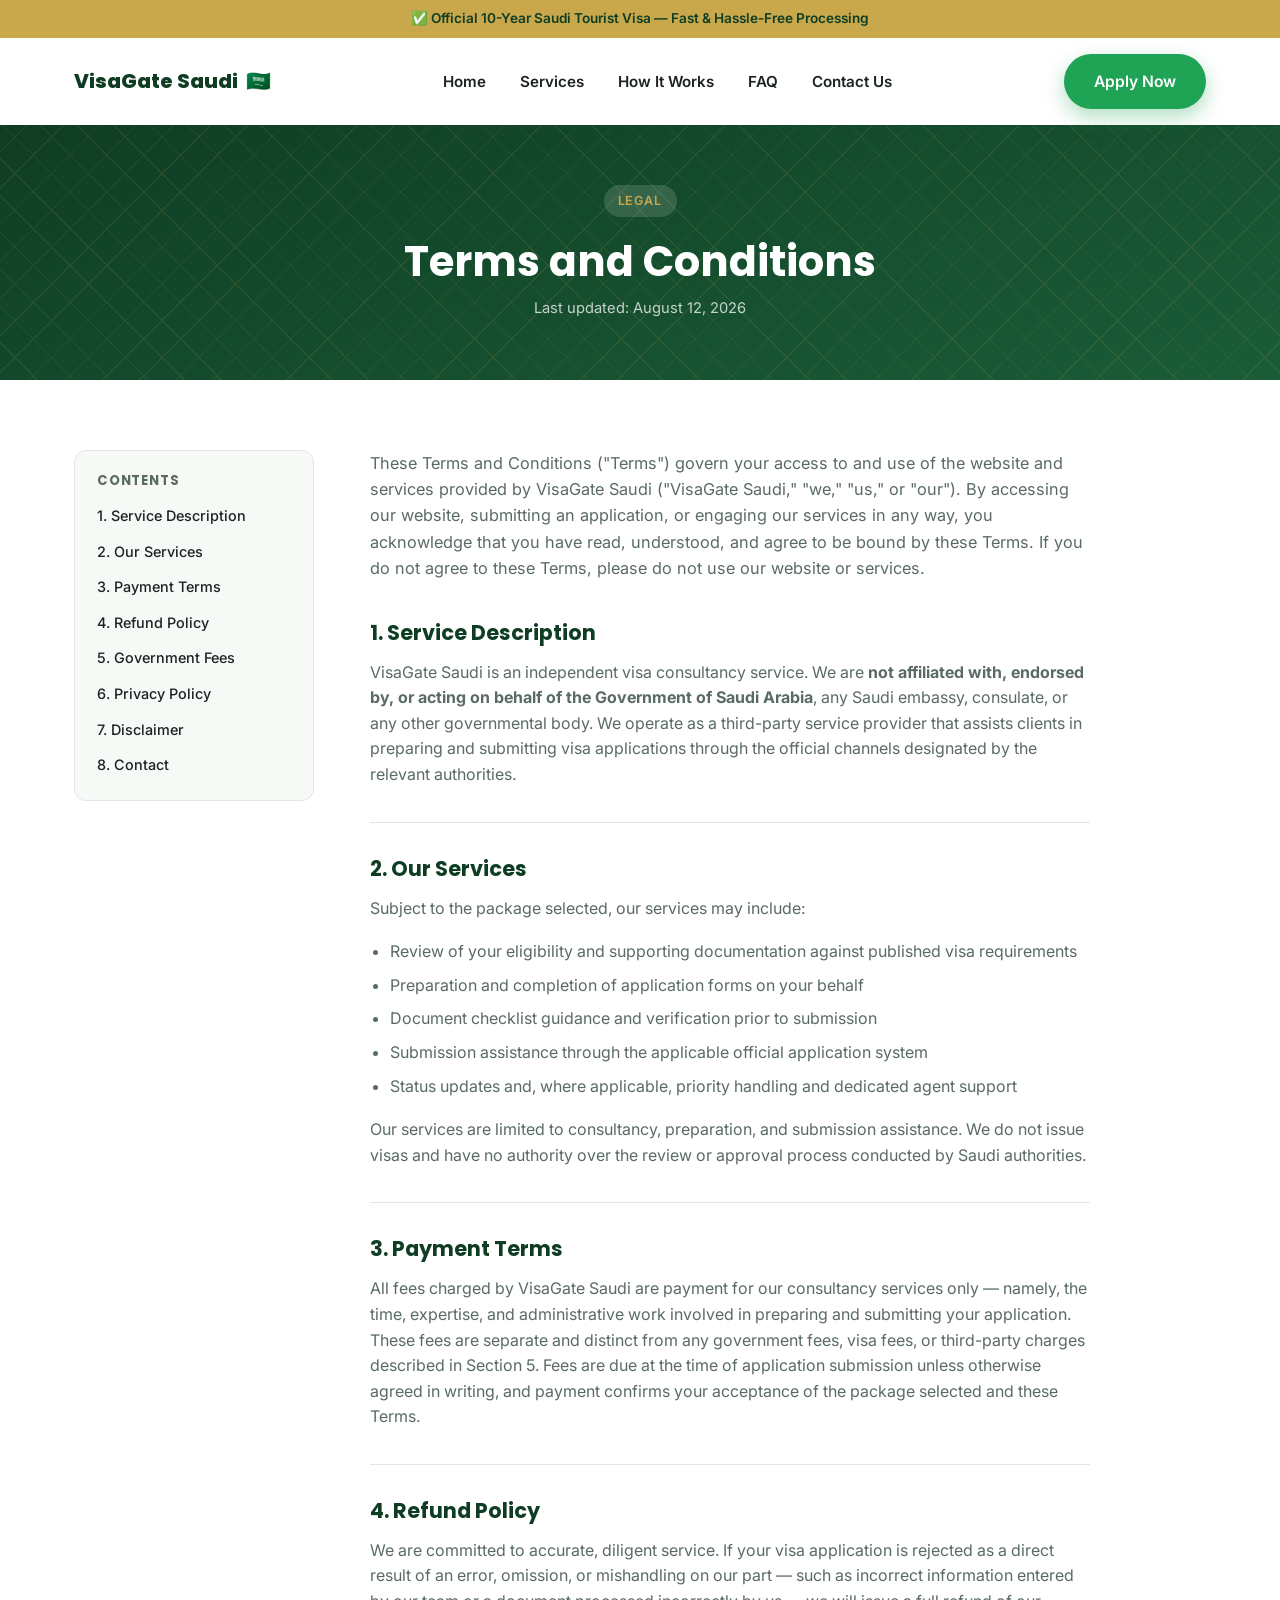
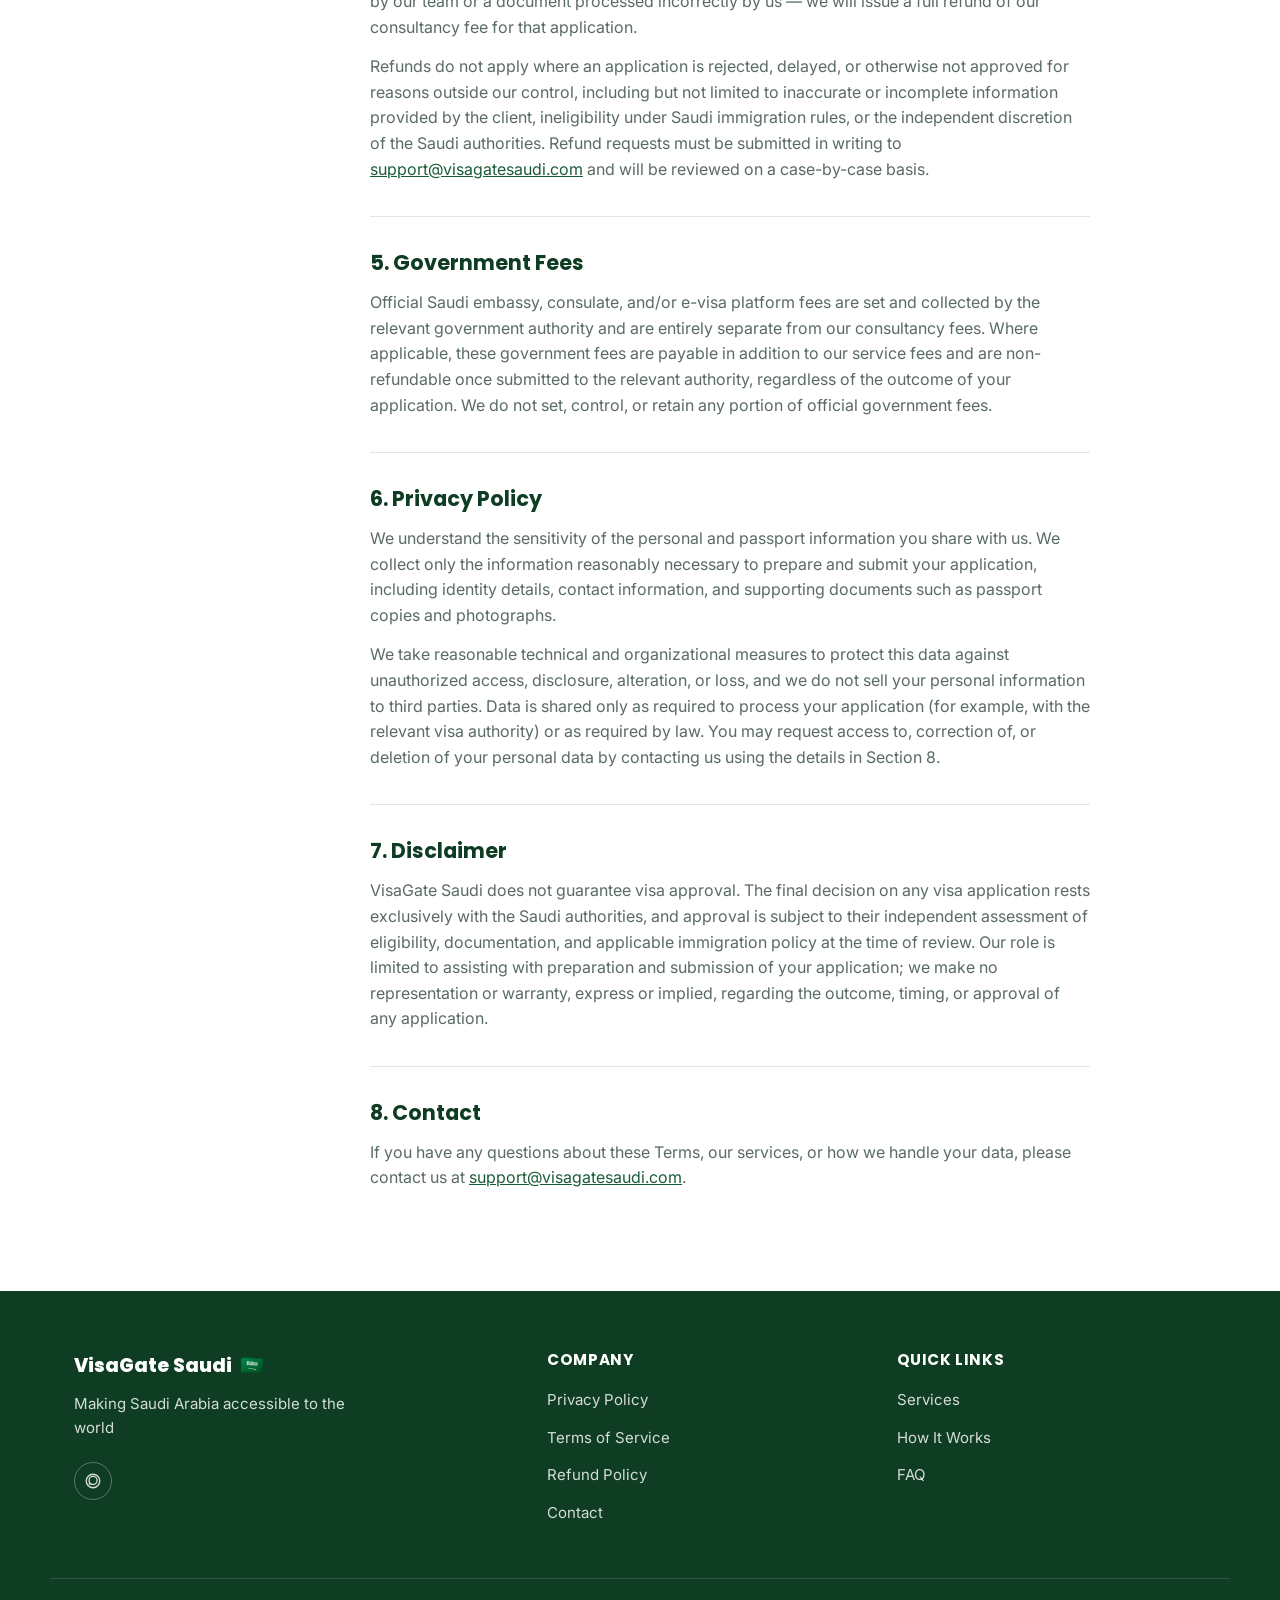
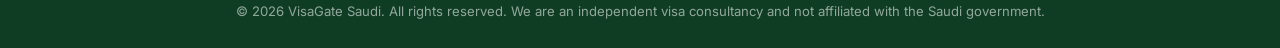
==== commit 83caf8f5: "Remove unused social media links (Instagram, Facebook, LinkedIn)" ====
--- a/terms.html
+++ b/terms.html
@@ -200,17 +200,8 @@
       <p class="logo">VisaGate Saudi <span class="flag" aria-hidden="true">🇸🇦</span></p>
       <p class="tagline">Making Saudi Arabia accessible to the world</p>
       <div class="socials">
-        <a href="#" class="social-icon" aria-label="Instagram">
-          <svg viewBox="0 0 24 24" fill="none" stroke="currentColor" stroke-width="1.8"><rect x="3" y="3" width="18" height="18" rx="5"/><circle cx="12" cy="12" r="4"/><circle cx="17.2" cy="6.8" r="1.1" fill="currentColor" stroke="none"/></svg>
-        </a>
-        <a href="#" class="social-icon" aria-label="Facebook">
-          <svg viewBox="0 0 24 24" fill="none" stroke="currentColor" stroke-width="1.8"><circle cx="12" cy="12" r="9"/><path d="M13.5 21v-7h2.2l.3-2.6h-2.5V9.7c0-.75.2-1.3 1.3-1.3h1.4V6.1c-.25 0-1.1-.1-2-.1-2 0-3.4 1.2-3.4 3.5v1.9H8.4V14h2.4v7"/></svg>
-        </a>
-        <a href="#" class="social-icon" aria-label="WhatsApp">
+        <a href="https://wa.me/201555049381" class="social-icon" aria-label="WhatsApp" target="_blank" rel="noopener">
           <svg viewBox="0 0 24 24" fill="none" stroke="currentColor" stroke-width="1.8"><circle cx="12" cy="12" r="9"/><path d="M8.5 15.2c1 .9 2.2 1.4 3.6 1.4 3 0 5.3-2.4 5.3-5.3S15.1 5.9 12.1 5.9 6.8 8.3 6.8 11.2c0 1.1.3 2.1.9 3l-.7 2.6z"/></svg>
-        </a>
-        <a href="#" class="social-icon" aria-label="LinkedIn">
-          <svg viewBox="0 0 24 24" fill="none" stroke="currentColor" stroke-width="1.8"><rect x="3" y="3" width="18" height="18" rx="3"/><line x1="7.5" y1="10.5" x2="7.5" y2="16.5"/><circle cx="7.5" cy="7.3" r="0.2" fill="currentColor"/><path d="M11.5 16.5v-3.7c0-1.2.9-2 2-2s1.8.8 1.8 2v3.7"/></svg>
         </a>
       </div>
     </div>
--- a/styles.css
+++ b/styles.css
@@ -314,6 +314,36 @@
   gap: 12px 28px;
   font-size: 0.92rem;
   color: rgba(255,255,255,0.85);
+  font-weight: 500;
+}
+
+/* ---------- Stats bar ---------- */
+.stats-bar {
+  background: var(--green-dark);
+  padding: 40px 0;
+}
+
+.stats-grid {
+  display: grid;
+  grid-template-columns: repeat(4, 1fr);
+  gap: 30px;
+}
+
+.stat {
+  text-align: center;
+}
+
+.stat-number {
+  font-family: var(--font-heading);
+  font-size: clamp(1.5rem, 3vw, 2rem);
+  font-weight: 800;
+  color: var(--gold);
+}
+
+.stat-label {
+  margin-top: 6px;
+  color: rgba(255,255,255,0.85);
+  font-size: 0.92rem;
   font-weight: 500;
 }
 
@@ -1123,6 +1153,7 @@
 }
 
 @media (max-width: 640px) {
+  .stats-grid { grid-template-columns: 1fr 1fr; row-gap: 26px; }
   .form-row { grid-template-columns: 1fr; }
   .voucher-row { flex-direction: column; align-items: stretch; }
   .modal-body { padding: 22px; }
